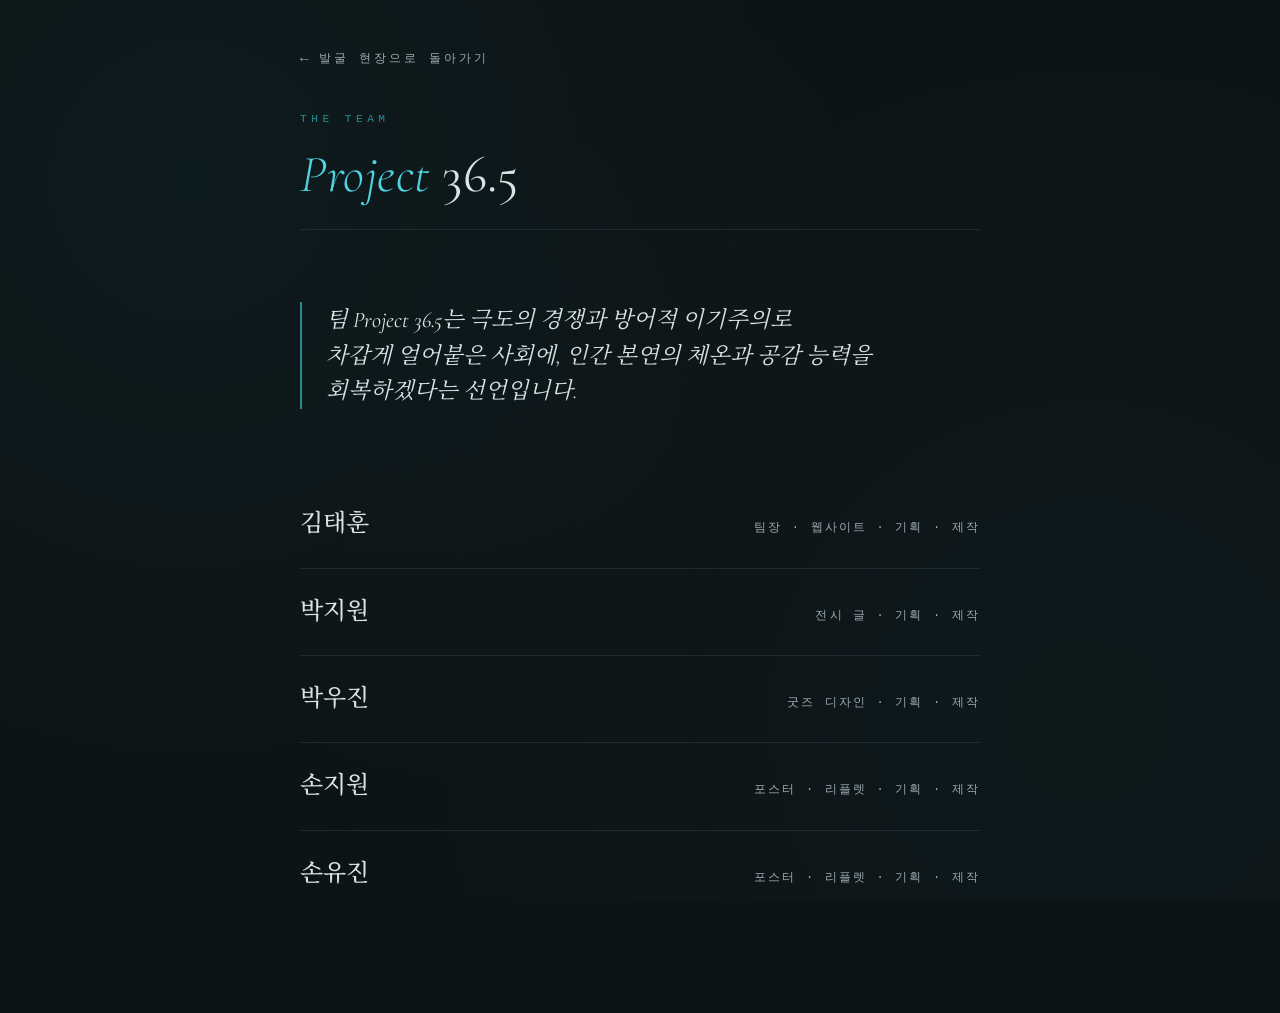
==== team.html @ ce7c4190 "Add files via upload" ====
<!DOCTYPE html>
<html lang="ko">
<head>
  <meta charset="UTF-8" />
  <meta name="viewport" content="width=device-width, initial-scale=1.0" />
  <title>팀 소개 — Connectosphere</title>

  <link rel="preconnect" href="https://fonts.googleapis.com" />
  <link rel="preconnect" href="https://fonts.gstatic.com" crossorigin />
  <link href="https://fonts.googleapis.com/css2?family=Cormorant+Garamond:ital,wght@0,300;0,400;0,500;0,600;1,400&family=Noto+Serif+KR:wght@300;400;500;600;700&display=swap" rel="stylesheet" />

  <link rel="stylesheet" href="style.css" />
</head>
<body class="page--content">
  <div class="page-shell">

    <header class="page-header">
      <a href="index.html" class="page-header__back">발굴 현장으로 돌아가기</a>
      <p class="page-header__eyebrow">The Team</p>
      <h1 class="page-header__title">
        <em>Project</em> 36.5
      </h1>
    </header>

    <p class="team-statement">
      팀 Project 36.5는 극도의 경쟁과 방어적 이기주의로<br />
      차갑게 얼어붙은 사회에, 인간 본연의 체온과 공감 능력을<br />
      회복하겠다는 선언입니다.
    </p>

    <div class="team-roster">
      <div class="team-member">
        <h2 class="team-member__name">김태훈</h2>
        <p class="team-member__role">팀장 · 웹사이트 · 기획 · 제작</p>
      </div>
      <div class="team-member">
        <h2 class="team-member__name">박지원</h2>
        <p class="team-member__role">전시 글 · 기획 · 제작</p>
      </div>
      <div class="team-member">
        <h2 class="team-member__name">박우진</h2>
        <p class="team-member__role">굿즈 디자인 · 기획 · 제작</p>
      </div>
      <div class="team-member">
        <h2 class="team-member__name">손지원</h2>
        <p class="team-member__role">포스터 · 리플렛 · 기획 · 제작</p>
      </div>
      <div class="team-member">
        <h2 class="team-member__name">손유진</h2>
        <p class="team-member__role">포스터 · 리플렛 · 기획 · 제작</p>
      </div>
    </div>

  </div>
</body>
</html>
---- style.css ----
/* ============================================
   Connectosphere — Connectosphere stylesheet
   ============================================
   Design tokens, base, layout, and component styles
   for all pages: index, intro, location, team, rewatch.
   ============================================ */


/* ============================================
   1. DESIGN TOKENS
   ============================================ */
:root {
  /* Color palette — extracted from the painterly artwork */
  --bg-deep:        #0a0e10;   /* deepest void */
  --bg-base:        #0e1416;   /* page background */
  --bg-elevated:    #131b1f;   /* card/elevated surfaces */
  --bg-soft:        #1a2428;   /* subtle elevations */

  --ink-bright:     #d8e3e6;   /* primary text */
  --ink-soft:       #9aaab0;   /* secondary text */
  --ink-faint:      #5e6e74;   /* tertiary / hints */
  --ink-divider:    #1f2b30;   /* dividers, borders */

  --cyan-bright:    #4dd4e0;   /* primary accent — monolith glow */
  --cyan-soft:      #2a8a93;   /* muted accent */
  --cyan-dim:       #14454a;   /* dim accent, used in backgrounds */
  --cyan-glow:      0 0 24px rgba(77, 212, 224, 0.4);
  --cyan-glow-soft: 0 0 12px rgba(77, 212, 224, 0.25);

  --umber:          #4a3a2a;   /* warm earth, soil */

  /* Typography */
  --font-display: 'Cormorant Garamond', 'Noto Serif KR', Georgia, serif;
  --font-body:    'Noto Serif KR', 'Cormorant Garamond', Georgia, serif;
  --font-mono:    'SF Mono', 'JetBrains Mono', Menlo, monospace;

  /* Spacing scale (rem) */
  --space-1: 0.5rem;
  --space-2: 1rem;
  --space-3: 1.5rem;
  --space-4: 2rem;
  --space-5: 3rem;
  --space-6: 4.5rem;
  --space-7: 6rem;

  /* Layout */
  --content-max-width: 760px;
  --content-padding-x: clamp(1.25rem, 4vw, 2.5rem);

  /* Animation curves */
  --ease-out: cubic-bezier(0.16, 1, 0.3, 1);
  --ease-in-out: cubic-bezier(0.65, 0, 0.35, 1);
}


/* ============================================
   2. RESET & BASE
   ============================================ */
*, *::before, *::after {
  box-sizing: border-box;
  margin: 0;
  padding: 0;
}

html {
  -webkit-text-size-adjust: 100%;
  -webkit-font-smoothing: antialiased;
  -moz-osx-font-smoothing: grayscale;
  text-rendering: optimizeLegibility;
}

body {
  background: var(--bg-base);
  color: var(--ink-bright);
  font-family: var(--font-body);
  font-weight: 400;
  font-size: 16px;
  line-height: 1.6;
  min-height: 100vh;
  overflow-x: hidden;
}

a {
  color: var(--cyan-bright);
  text-decoration: none;
  transition: color 0.3s var(--ease-out);
}

a:hover {
  color: var(--ink-bright);
}

img {
  display: block;
  max-width: 100%;
  height: auto;
}

button {
  font: inherit;
  background: none;
  border: none;
  cursor: pointer;
  color: inherit;
}

/* Background texture — subtle film grain for atmosphere */
body::before {
  content: '';
  position: fixed;
  inset: 0;
  background-image:
    radial-gradient(circle at 15% 20%, rgba(20, 69, 74, 0.15), transparent 50%),
    radial-gradient(circle at 85% 80%, rgba(20, 69, 74, 0.1), transparent 60%);
  pointer-events: none;
  z-index: 0;
}


/* ============================================
   3. MAIN PAGE — TITLE SCREEN (State 1)
   ============================================ */
.page--main {
  margin: 0;
  background: var(--bg-deep);
  overflow: hidden;
}

.title-screen {
  position: fixed;
  inset: 0;
  display: flex;
  align-items: center;
  justify-content: center;
  background:
    radial-gradient(ellipse at center, rgba(20, 69, 74, 0.12) 0%, transparent 70%),
    var(--bg-deep);
  z-index: 10;
  opacity: 1;
  transition: opacity 1.2s var(--ease-in-out);
}

.title-screen.is-hidden {
  opacity: 0;
  pointer-events: none;
}

.title-screen__inner {
  text-align: center;
  padding: var(--content-padding-x);
  animation: title-fade-in 1.8s var(--ease-out) 0.2s both;
}

@keyframes title-fade-in {
  from { opacity: 0; transform: translateY(12px); }
  to   { opacity: 1; transform: translateY(0); }
}

.title {
  display: flex;
  flex-direction: column;
  align-items: center;
  gap: var(--space-2);
  margin-bottom: var(--space-5);
}

.title__main {
  font-family: var(--font-display);
  font-weight: 300;
  font-style: italic;
  font-size: clamp(2.5rem, 7vw, 5rem);
  letter-spacing: 0.02em;
  line-height: 1;
  color: var(--ink-bright);
  text-shadow: 0 0 30px rgba(77, 212, 224, 0.15);
}

.title__sub {
  font-family: var(--font-body);
  font-weight: 400;
  font-size: clamp(0.9rem, 1.8vw, 1.1rem);
  letter-spacing: 0.4em;
  color: var(--ink-soft);
  text-transform: none;
  margin-top: var(--space-1);
}

.title__caption {
  margin-top: var(--space-5);
  font-family: var(--font-mono);
  font-size: 0.75rem;
  letter-spacing: 0.3em;
  color: var(--ink-faint);
  text-transform: uppercase;
}

/* Enter button — cyan glow with pulse */
.enter-btn {
  position: relative;
  display: inline-flex;
  align-items: center;
  justify-content: center;
  width: 168px;
  height: 56px;
  border: 1px solid var(--cyan-soft);
  background: transparent;
  color: var(--cyan-bright);
  font-family: var(--font-mono);
  font-size: 0.8rem;
  letter-spacing: 0.5em;
  text-indent: 0.5em;
  cursor: pointer;
  overflow: hidden;
  transition: all 0.5s var(--ease-out);
  box-shadow: 0 0 0 rgba(77, 212, 224, 0);
}

.enter-btn:hover,
.enter-btn:focus-visible {
  border-color: var(--cyan-bright);
  color: var(--ink-bright);
  box-shadow: 0 0 32px rgba(77, 212, 224, 0.3);
  outline: none;
}

.enter-btn:active {
  transform: scale(0.98);
}

.enter-btn__label {
  position: relative;
  z-index: 2;
}

.enter-btn__pulse {
  position: absolute;
  inset: 0;
  background: radial-gradient(circle at center, rgba(77, 212, 224, 0.15), transparent 70%);
  animation: enter-pulse 2.4s ease-in-out infinite;
  pointer-events: none;
}

@keyframes enter-pulse {
  0%, 100% { opacity: 0.4; }
  50%      { opacity: 1; }
}


/* ============================================
   4. MAIN PAGE — VIDEO STAGE (State 2)
   ============================================ */
.video-stage {
  position: fixed;
  inset: 0;
  display: flex;
  align-items: center;
  justify-content: center;
  background: var(--bg-deep);
  z-index: 5;
  opacity: 0;
  transition: opacity 1s var(--ease-in-out);
  pointer-events: none;
}

.video-stage.is-active {
  opacity: 1;
  pointer-events: auto;
}

.video-stage__video {
  width: 100%;
  height: 100%;
  object-fit: contain;
  background: var(--bg-deep);
}


/* ============================================
   5. MAIN PAGE — END SCENE (State 3)
   ============================================ */
.end-scene {
  position: fixed;
  inset: 0;
  display: flex;
  align-items: center;
  justify-content: center;
  background: var(--bg-deep);
  z-index: 1;
  opacity: 0;
  transition: opacity 1.5s var(--ease-in-out);
  pointer-events: none;
}

.end-scene.is-active {
  opacity: 1;
  pointer-events: auto;
}

.end-scene__bg {
  width: 100%;
  height: 100%;
  object-fit: contain;
  user-select: none;
  -webkit-user-drag: none;
}

/* Wrapper for hotspots — matches image's actual rendered box */
/* We use object-fit: contain on the image, so we need to overlay hotspots
   on the *visible image area*. To keep this simple in pure CSS, hotspots
   are positioned via absolute % on the .end-scene container, which means
   they will scale with the viewport. On wide screens this matches well;
   if the image is letterboxed, hotspots align with the container, not
   the image. JS will recalculate the image's actual rendered box and
   adjust hotspot positioning. See script.js. */


/* ============================================
   6. HOTSPOTS — clickable artifact overlays
   ============================================ */
.hotspot {
  position: absolute;
  display: flex;
  align-items: center;
  justify-content: center;
  border-radius: 4px;
  cursor: pointer;
  transition: all 0.6s var(--ease-out);
  z-index: 2;
  /* Hotspot is invisible by default — only the marker shows */
  background: transparent;
  border: 1px solid transparent;
}

.hotspot:focus-visible {
  outline: 2px solid var(--cyan-bright);
  outline-offset: 4px;
}

/* Hotspot marker — small pulsing dot to indicate clickability */
.hotspot__marker {
  position: absolute;
  bottom: 8%;
  left: 50%;
  transform: translateX(-50%);
  width: 10px;
  height: 10px;
  border-radius: 50%;
  background: var(--cyan-bright);
  box-shadow: 0 0 12px rgba(77, 212, 224, 0.7);
  animation: marker-pulse 2.5s ease-in-out infinite;
  pointer-events: none;
}

@keyframes marker-pulse {
  0%, 100% { opacity: 0.7; transform: translateX(-50%) scale(1); }
  50%      { opacity: 1;   transform: translateX(-50%) scale(1.25); }
}

/* Slightly faster pulse for already-glowing artifacts (data, rewatch) */
.hotspot__marker--glow {
  animation-duration: 1.8s;
  background: #7eecf5;
  box-shadow: 0 0 18px rgba(126, 236, 245, 0.8);
}

/* Hotspot label — only appears on hover */
.hotspot__label {
  position: absolute;
  bottom: -32px;
  left: 50%;
  transform: translateX(-50%) translateY(8px);
  font-family: var(--font-mono);
  font-size: 0.7rem;
  letter-spacing: 0.3em;
  color: var(--cyan-bright);
  text-transform: uppercase;
  white-space: nowrap;
  opacity: 0;
  transition: all 0.4s var(--ease-out);
  pointer-events: none;
  text-shadow: 0 0 8px rgba(0, 0, 0, 0.8), 0 0 16px rgba(77, 212, 224, 0.3);
}

.hotspot:hover .hotspot__label,
.hotspot:focus-visible .hotspot__label {
  opacity: 1;
  transform: translateX(-50%) translateY(0);
}

/* Hover state — subtle glow border around the hotspot area */
.hotspot:hover,
.hotspot:focus-visible {
  background: radial-gradient(ellipse at center, rgba(77, 212, 224, 0.08), transparent 70%);
  border-color: rgba(77, 212, 224, 0.25);
}

.hotspot:hover .hotspot__marker,
.hotspot:focus-visible .hotspot__marker {
  animation-duration: 1s;
  transform: translateX(-50%) scale(1.4);
}


/* ============================================
   7. CONTENT PAGES — shared layout
   (intro, location, team, rewatch)
   ============================================ */
.page--content {
  background: var(--bg-base);
  min-height: 100vh;
  padding: var(--space-5) 0 var(--space-7);
  position: relative;
}

.page-shell {
  position: relative;
  z-index: 2;
  max-width: var(--content-max-width);
  margin: 0 auto;
  padding: 0 var(--content-padding-x);
}

/* Page header — back link + page title */
.page-header {
  display: flex;
  flex-direction: column;
  gap: var(--space-2);
  margin-bottom: var(--space-6);
  padding-bottom: var(--space-3);
  border-bottom: 1px solid var(--ink-divider);
}

.page-header__back {
  display: inline-flex;
  align-items: center;
  gap: 0.6em;
  font-family: var(--font-mono);
  font-size: 0.75rem;
  letter-spacing: 0.25em;
  color: var(--ink-soft);
  text-transform: uppercase;
  width: fit-content;
  transition: color 0.3s var(--ease-out);
}

.page-header__back:hover {
  color: var(--cyan-bright);
}

.page-header__back::before {
  content: '←';
  font-size: 1.2em;
  transition: transform 0.3s var(--ease-out);
}

.page-header__back:hover::before {
  transform: translateX(-4px);
}

.page-header__eyebrow {
  font-family: var(--font-mono);
  font-size: 0.7rem;
  letter-spacing: 0.4em;
  color: var(--cyan-soft);
  text-transform: uppercase;
  margin-top: var(--space-3);
}

.page-header__title {
  font-family: var(--font-display);
  font-weight: 400;
  font-size: clamp(2rem, 5vw, 3.25rem);
  line-height: 1.15;
  color: var(--ink-bright);
  letter-spacing: 0.01em;
}

.page-header__title em {
  font-style: italic;
  font-weight: 300;
  color: var(--cyan-bright);
}


/* ============================================
   8. CONTENT — INTRO (전시 서문)
   ============================================ */
.intro-text {
  font-family: var(--font-body);
  font-size: 1.05rem;
  line-height: 1.85;
  color: var(--ink-bright);
}

.intro-text p {
  margin-bottom: var(--space-3);
}

.intro-text p:first-letter {
  font-family: var(--font-display);
  font-size: 3.5em;
  float: left;
  line-height: 0.9;
  margin: 0.05em 0.12em -0.05em 0;
  color: var(--cyan-bright);
  font-style: italic;
  font-weight: 400;
}

.intro-text em {
  font-style: italic;
  color: var(--cyan-bright);
}


/* ============================================
   9. CONTENT — LOCATION (로케이션)
   ============================================ */
.info-block {
  display: grid;
  grid-template-columns: minmax(120px, 160px) 1fr;
  gap: var(--space-2) var(--space-4);
  padding: var(--space-4) 0;
  border-bottom: 1px solid var(--ink-divider);
}

.info-block:last-child {
  border-bottom: none;
}

.info-block__label {
  font-family: var(--font-mono);
  font-size: 0.7rem;
  letter-spacing: 0.3em;
  color: var(--ink-faint);
  text-transform: uppercase;
  padding-top: 0.4em;
}

.info-block__value {
  font-family: var(--font-body);
  font-size: 1.1rem;
  line-height: 1.6;
  color: var(--ink-bright);
}

.info-block__value strong {
  font-weight: 600;
  color: var(--cyan-bright);
  font-family: var(--font-display);
  font-size: 1.3em;
  letter-spacing: 0.02em;
}

@media (max-width: 600px) {
  .info-block {
    grid-template-columns: 1fr;
    gap: var(--space-1);
  }
}


/* ============================================
   10. CONTENT — TEAM (팀 소개)
   ============================================ */
.team-statement {
  font-family: var(--font-display);
  font-style: italic;
  font-weight: 400;
  font-size: clamp(1.1rem, 2vw, 1.4rem);
  line-height: 1.6;
  color: var(--ink-bright);
  margin-bottom: var(--space-6);
  padding-left: var(--space-3);
  border-left: 2px solid var(--cyan-soft);
}

.team-roster {
  display: flex;
  flex-direction: column;
  gap: 0;
}

.team-member {
  display: grid;
  grid-template-columns: 1fr auto;
  gap: var(--space-3);
  padding: var(--space-3) 0;
  border-bottom: 1px solid var(--ink-divider);
  align-items: baseline;
}

.team-member:last-child {
  border-bottom: none;
}

.team-member__name {
  font-family: var(--font-display);
  font-weight: 500;
  font-size: 1.5rem;
  color: var(--ink-bright);
  letter-spacing: 0.01em;
}

.team-member__role {
  font-family: var(--font-mono);
  font-size: 0.75rem;
  letter-spacing: 0.18em;
  color: var(--ink-soft);
  text-transform: uppercase;
  text-align: right;
}


/* ============================================
   11. CONTENT — REWATCH (인트로 다시보기)
   ============================================ */
.rewatch-video {
  width: 100%;
  aspect-ratio: 21 / 9;
  background: var(--bg-deep);
  margin-top: var(--space-3);
  margin-bottom: var(--space-3);
}

.rewatch-video video {
  width: 100%;
  height: 100%;
  object-fit: contain;
  background: var(--bg-deep);
}

.rewatch-caption {
  font-family: var(--font-mono);
  font-size: 0.75rem;
  letter-spacing: 0.2em;
  color: var(--ink-faint);
  text-transform: uppercase;
  text-align: center;
  margin-top: var(--space-3);
}


/* ============================================
   12. RESPONSIVE TWEAKS
   ============================================ */
@media (max-width: 768px) {
  /* On narrow viewports, the 21:9 image is small and centered.
     Hotspots use percentages so they should still align with the image,
     but markers and labels need to be more visible. */
  .hotspot__marker {
    width: 8px;
    height: 8px;
  }

  .hotspot__label {
    font-size: 0.65rem;
    letter-spacing: 0.2em;
    bottom: -26px;
  }

  .title__main {
    letter-spacing: 0.01em;
  }

  .title__sub {
    letter-spacing: 0.3em;
  }
}

@media (max-width: 480px) {
  /* On phones, show labels by default since hover doesn't exist */
  .hotspot__label {
    opacity: 0.85;
    transform: translateX(-50%) translateY(0);
  }

  .enter-btn {
    width: 152px;
    height: 52px;
  }
}


/* ============================================
   13. ACCESSIBILITY — reduced motion
   ============================================ */
@media (prefers-reduced-motion: reduce) {
  *, *::before, *::after {
    animation-duration: 0.01ms !important;
    animation-iteration-count: 1 !important;
    transition-duration: 0.01ms !important;
  }

  .enter-btn__pulse,
  .hotspot__marker {
    animation: none;
  }
}
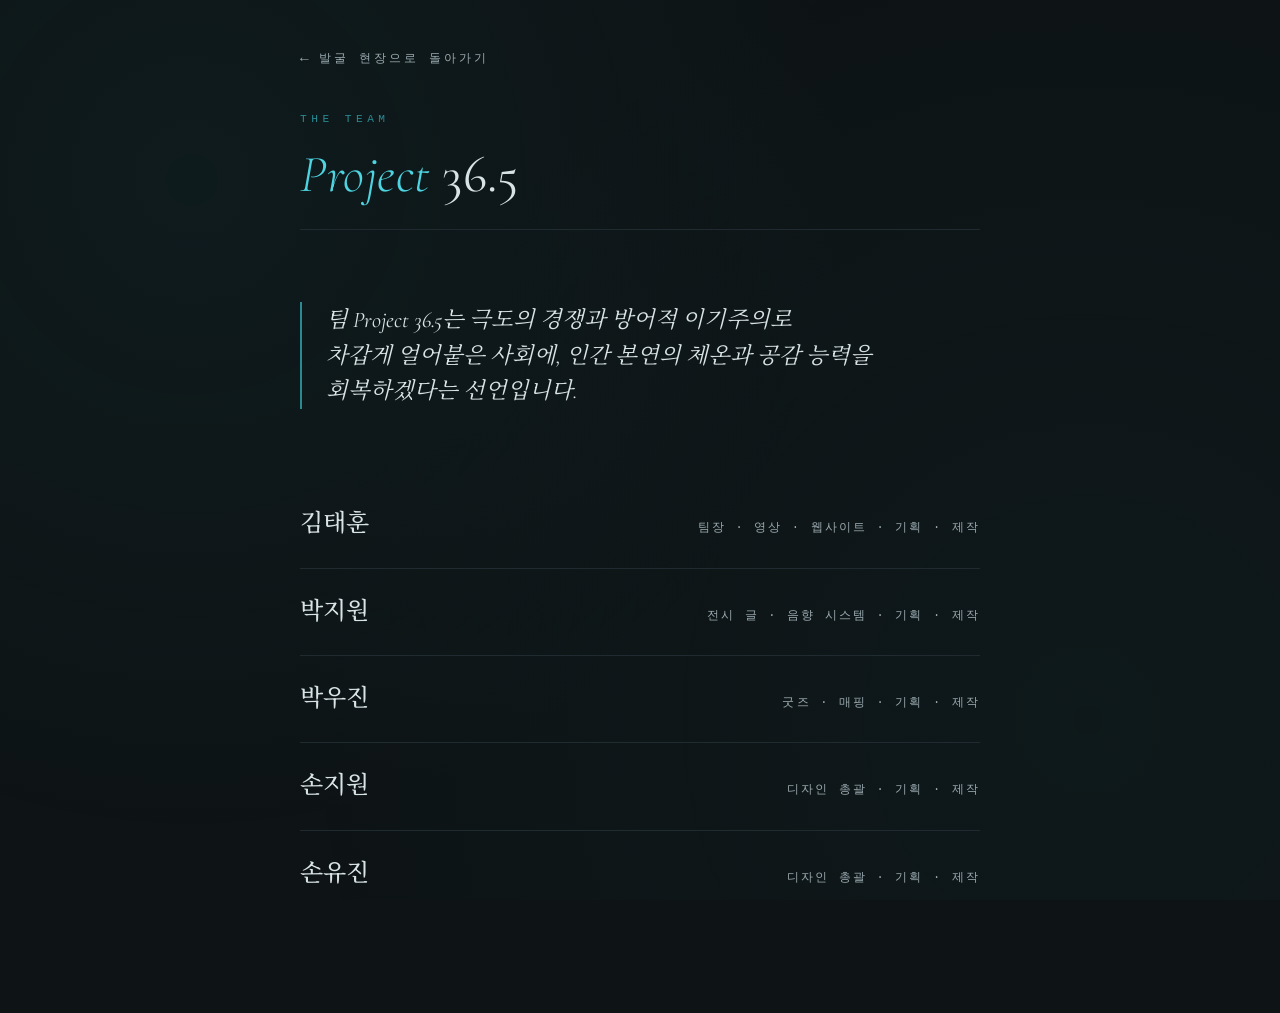
==== commit b8acf51d: "Update team.html" ====
--- a/team.html
+++ b/team.html
@@ -31,23 +31,23 @@
     <div class="team-roster">
       <div class="team-member">
         <h2 class="team-member__name">김태훈</h2>
-        <p class="team-member__role">팀장 · 웹사이트 · 기획 · 제작</p>
+        <p class="team-member__role">팀장 · 영상 · 웹사이트 · 기획 · 제작</p>
       </div>
       <div class="team-member">
         <h2 class="team-member__name">박지원</h2>
-        <p class="team-member__role">전시 글 · 기획 · 제작</p>
+        <p class="team-member__role">전시 글 · 음향 시스템 · 기획 · 제작</p>
       </div>
       <div class="team-member">
         <h2 class="team-member__name">박우진</h2>
-        <p class="team-member__role">굿즈 디자인 · 기획 · 제작</p>
+        <p class="team-member__role">굿즈 · 매핑 · 기획 · 제작</p>
       </div>
       <div class="team-member">
         <h2 class="team-member__name">손지원</h2>
-        <p class="team-member__role">포스터 · 리플렛 · 기획 · 제작</p>
+        <p class="team-member__role">디자인 총괄 · 기획 · 제작</p>
       </div>
       <div class="team-member">
         <h2 class="team-member__name">손유진</h2>
-        <p class="team-member__role">포스터 · 리플렛 · 기획 · 제작</p>
+        <p class="team-member__role">디자인 총괄 · 기획 · 제작</p>
       </div>
     </div>
 
--- a/style.css
+++ b/style.css
@@ -697,3 +697,115 @@
     animation: none;
   }
 }
+
+
+/* ============================================
+   14. MOBILE PORTRAIT — ROTATE PROMPT
+   모바일 세로 모드에서만 표시되는 회전 안내 화면
+   가로 모드 또는 데스크탑에서는 자동으로 숨겨짐
+   콘텐츠 페이지(intro, location, team, rewatch)는
+   .page--content 클래스를 가지므로 영향 없음
+   ============================================ */
+
+.rotate-prompt {
+  display: none;
+}
+
+/* Only show on mobile portrait (≤ 900px width AND portrait orientation)
+   On the main page only — content pages have body.page--content */
+@media (orientation: portrait) and (max-width: 900px) {
+  body.page--main .rotate-prompt {
+    display: flex;
+    position: fixed;
+    inset: 0;
+    z-index: 1000;
+    background:
+      radial-gradient(ellipse at center, rgba(20, 69, 74, 0.18) 0%, transparent 70%),
+      var(--bg-deep);
+    align-items: center;
+    justify-content: center;
+    flex-direction: column;
+    padding: var(--space-4);
+    animation: rotate-prompt-fade-in 1s var(--ease-out);
+  }
+
+  /* Hide all other states when rotate prompt is visible */
+  body.page--main .title-screen,
+  body.page--main .video-stage,
+  body.page--main .end-scene {
+    display: none !important;
+  }
+}
+
+@keyframes rotate-prompt-fade-in {
+  from { opacity: 0; }
+  to   { opacity: 1; }
+}
+
+.rotate-prompt__inner {
+  text-align: center;
+  max-width: 320px;
+}
+
+/* Rotating phone icon — pure CSS SVG container */
+.rotate-prompt__icon {
+  width: 88px;
+  height: 88px;
+  margin: 0 auto var(--space-4);
+  position: relative;
+  animation: phone-rotate 2.8s var(--ease-in-out) infinite;
+  filter: drop-shadow(0 0 18px rgba(77, 212, 224, 0.4));
+}
+
+.rotate-prompt__icon svg {
+  width: 100%;
+  height: 100%;
+}
+
+@keyframes phone-rotate {
+  0%, 20%  { transform: rotate(0deg); }
+  60%, 80% { transform: rotate(-90deg); }
+  100%     { transform: rotate(-90deg); }
+}
+
+.rotate-prompt__title {
+  font-family: var(--font-display);
+  font-style: italic;
+  font-weight: 400;
+  font-size: 1.7rem;
+  line-height: 1.3;
+  color: var(--ink-bright);
+  margin-bottom: var(--space-2);
+  letter-spacing: 0.01em;
+}
+
+.rotate-prompt__message {
+  font-family: var(--font-body);
+  font-size: 0.95rem;
+  line-height: 1.7;
+  color: var(--ink-soft);
+  margin-bottom: var(--space-4);
+}
+
+.rotate-prompt__caption {
+  font-family: var(--font-mono);
+  font-size: 0.7rem;
+  letter-spacing: 0.35em;
+  color: var(--cyan-soft);
+  text-transform: uppercase;
+  margin-top: var(--space-3);
+}
+
+/* For very small phones — reduce sizes slightly */
+@media (orientation: portrait) and (max-width: 380px) {
+  .rotate-prompt__title {
+    font-size: 1.4rem;
+  }
+  .rotate-prompt__message {
+    font-size: 0.88rem;
+  }
+  .rotate-prompt__icon {
+    width: 72px;
+    height: 72px;
+  }
+}
